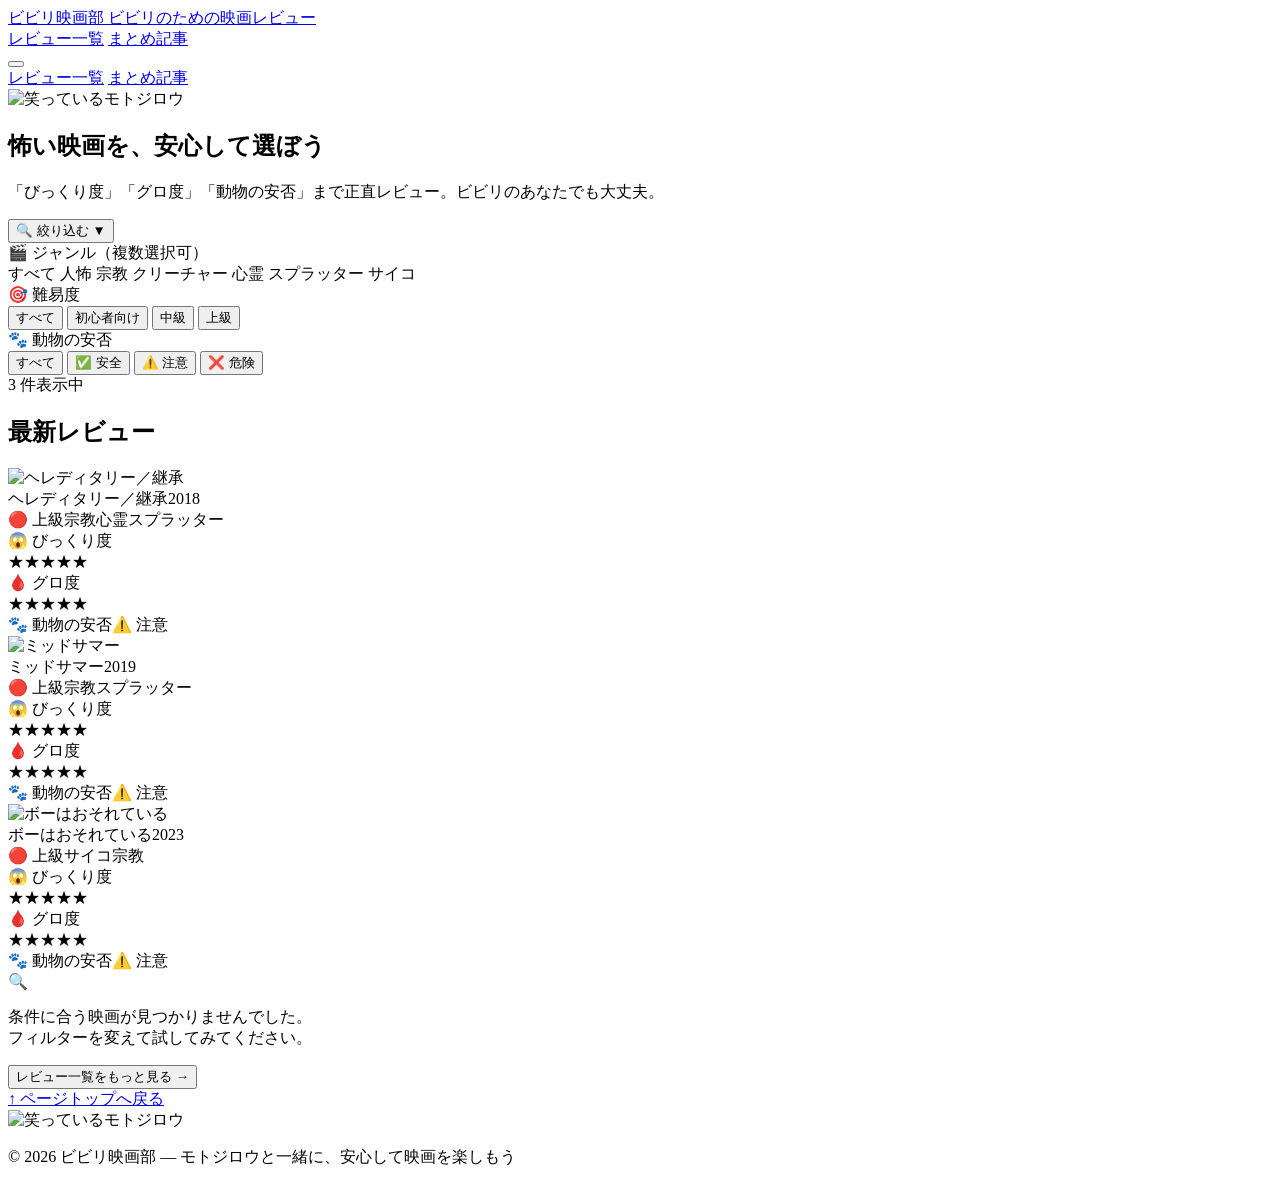
==== bibiri-movie-club/index.html @ d444ddc0 "Add files via upload" ====
<!DOCTYPE html>
<html lang="ja">
<head>
<meta charset="UTF-8">
<meta name="viewport" content="width=device-width, initial-scale=1.0">
<title>ビビリ映画部 | ビビリのための映画レビュー</title>
<link rel="preconnect" href="https://fonts.googleapis.com">
<link href="https://fonts.googleapis.com/css2?family=Noto+Sans+JP:wght@400;500;700&family=Zen+Maru+Gothic:wght@400;500;700&display=swap" rel="stylesheet">
<link rel="stylesheet" href="assets/css/style.css">
</head>
<body>

<!-- HEADER -->
<header>
  <div class="header-inner">
    <a href="index.html" class="site-title-wrap">
      <span class="site-title">ビビリ映画部</span>
      <span class="site-subtitle">ビビリのための映画レビュー</span>
    </a>
    <nav class="pc-nav">
      <a href="reviews/index.html">レビュー一覧</a>
      <a href="#">まとめ記事</a>
    </nav>
    <button class="hamburger" id="hamburger" aria-label="メニューを開く">
      <span></span><span></span><span></span>
    </button>
  </div>
</header>

<nav class="drawer" id="drawer">
  <a href="reviews/index.html">レビュー一覧</a>
  <a href="#">まとめ記事</a>
</nav>

<!-- HERO -->
<section class="hero">
  <div class="hero-inner">
    <img src="assets/images/motojiro-smile.png" alt="笑っているモトジロウ" class="motojiro-img motojiro-hero">
    <h2>怖い映画を、安心して選ぼう</h2>
    <p>「びっくり度」「グロ度」「動物の安否」まで正直レビュー。ビビリのあなたでも大丈夫。</p>
  </div>
</section>

<main>

  <!-- FILTER -->
  <div class="filter-wrap">
    <button class="filter-toggle" id="filterToggle">
      <span>🔍 絞り込む</span>
      <span class="filter-arrow">▼</span>
    </button>
    <div class="filter-body" id="filterBody">
      <div class="filter-inner">
        <div class="filter-section">
          <span class="filter-label">🎬 ジャンル（複数選択可）</span>
          <div class="genre-chips" id="genreChips">
            <span class="genre-chip active" data-genre="all">すべて</span>
            <span class="genre-chip" data-genre="人怖">人怖</span>
            <span class="genre-chip" data-genre="宗教">宗教</span>
            <span class="genre-chip" data-genre="クリーチャー">クリーチャー</span>
            <span class="genre-chip" data-genre="心霊">心霊</span>
            <span class="genre-chip" data-genre="スプラッター">スプラッター</span>
            <span class="genre-chip" data-genre="サイコ">サイコ</span>
          </div>
        </div>
        <div class="filter-section">
          <span class="filter-label">🎯 難易度</span>
          <div class="btn-group" id="difficultyBtns">
            <button class="btn-filter active" data-value="all">すべて</button>
            <button class="btn-filter" data-value="beginner">初心者向け</button>
            <button class="btn-filter" data-value="mid">中級</button>
            <button class="btn-filter" data-value="advanced">上級</button>
          </div>
        </div>
        <div class="filter-section">
          <span class="filter-label">🐾 動物の安否</span>
          <div class="btn-group" id="animalBtns">
            <button class="btn-filter active" data-value="all">すべて</button>
            <button class="btn-filter" data-value="safe">✅ 安全</button>
            <button class="btn-filter" data-value="warn">⚠️ 注意</button>
            <button class="btn-filter" data-value="danger">❌ 危険</button>
          </div>
        </div>
      </div>
    </div>
  </div>

  <div class="filter-count"><span id="visibleCount">3</span> 件表示中</div>

  <!-- REVIEW SECTION -->
  <div class="section-header" style="margin-top:12px">
    <h2 class="section-title">最新レビュー</h2>
  </div>

  <div class="cards-grid" id="cardsGrid">
  <!-- review card template Start 
    <article class="review-card" data-genres="人怖 サイコ" data-difficulty="beginner" data-animal="safe">
      <div class="card-img"><img src="https://placehold.co/120x120/dce8e6/3a8f82?text=透明人間" alt="透明人間"></div>
      <div class="card-info">
        <div class="card-title-row"><span class="card-title">透明人間</span><span class="card-year">2020</span></div>
        <div class="card-labels"><span class="label label-beginner">✓ 初心者向け</span><span class="label label-genre">人怖</span><span class="label label-genre">サイコ</span></div>
        <div class="card-eval">
          <div class="eval-stars-pair">
            <div class="eval-bikkuri"><span class="eval-key">😱 びっくり度</span><div class="stars"><span class="star on">★</span><span class="star on">★</span><span class="star off">★</span><span class="star off">★</span><span class="star off">★</span></div></div>
            <div class="eval-bikkuri"><span class="eval-key">🩸 グロ度</span><div class="stars"><span class="star on">★</span><span class="star off">★</span><span class="star off">★</span><span class="star off">★</span><span class="star off">★</span></div></div>
          </div>
          <div class="animal-row"><span class="eval-key">🐾 動物の安否</span><span class="animal-badge animal-badge-safe">✅ 安全</span></div>
        </div>
      </div>
    </article>
    review card template end -->

    <article class="review-card" data-genres="宗教 心霊 スプラッター" data-difficulty="advanced" data-animal="warn">
      <div class="card-img"><img src="assets/img/hereditary.webp" alt="ヘレディタリー／継承"></div>
      <div class="card-info">
        <div class="card-title-row"><span class="card-title">ヘレディタリー／継承</span><span class="card-year">2018</span></div>
        <div class="card-labels"><span class="label label-advanced">🔴 上級</span><span class="label label-genre">宗教</span><span class="label label-genre">心霊</span><span class="label label-genre">スプラッター</span></div>
        <div class="card-eval">
          <div class="eval-stars-pair">
            <div class="eval-bikkuri"><span class="eval-key">😱 びっくり度</span><div class="stars"><span class="star on">★</span><span class="star on">★</span><span class="star on">★</span><span class="star off">★</span><span class="star off">★</span></div></div>
            <div class="eval-bikkuri"><span class="eval-key">🩸 グロ度</span><div class="stars"><span class="star on">★</span><span class="star on">★</span><span class="star on">★</span><span class="star on">★</span><span class="star off">★</span></div></div>
          </div>
          <div class="animal-row"><span class="eval-key">🐾 動物の安否</span><span class="animal-badge animal-badge-warn">⚠️ 注意</span></div>
        </div>
      </div>
    </article>

    <article class="review-card" data-genres="宗教 スプラッター" data-difficulty="advanced" data-animal="warn">
      <div class="card-img"><img src="assets/img/midsommar.webp" alt="ミッドサマー"></div>
      <div class="card-info">
        <div class="card-title-row"><span class="card-title">ミッドサマー</span><span class="card-year">2019</span></div>
        <div class="card-labels"><span class="label label-advanced">🔴 上級</span><span class="label label-genre">宗教</span><span class="label label-genre">スプラッター</span></div>
        <div class="card-eval">
          <div class="eval-stars-pair">
            <div class="eval-bikkuri"><span class="eval-key">😱 びっくり度</span><div class="stars"><span class="star on">★</span><span class="star on">★</span><span class="star off">★</span><span class="star off">★</span><span class="star off">★</span></div></div>
            <div class="eval-bikkuri"><span class="eval-key">🩸 グロ度</span><div class="stars"><span class="star on">★</span><span class="star on">★</span><span class="star on">★</span><span class="star on">★</span><span class="star off">★</span></div></div>
          </div>
          <div class="animal-row"><span class="eval-key">🐾 動物の安否</span><span class="animal-badge animal-badge-warn">⚠️ 注意</span></div>
        </div>
      </div>
    </article>

    <article class="review-card" data-genres="サイコ 宗教" data-difficulty="advanced" data-animal="warn">
      <div class="card-img"><img src="assets/img/beau-is-afraid.webp" alt="ボーはおそれている"></div>
      <div class="card-info">
        <div class="card-title-row"><span class="card-title">ボーはおそれている</span><span class="card-year">2023</span></div>
        <div class="card-labels"><span class="label label-advanced">🔴 上級</span><span class="label label-genre">サイコ</span><span class="label label-genre">宗教</span></div>
        <div class="card-eval">
          <div class="eval-stars-pair">
            <div class="eval-bikkuri"><span class="eval-key">😱 びっくり度</span><div class="stars"><span class="star on">★</span><span class="star on">★</span><span class="star on">★</span><span class="star off">★</span><span class="star off">★</span></div></div>
            <div class="eval-bikkuri"><span class="eval-key">🩸 グロ度</span><div class="stars"><span class="star on">★</span><span class="star on">★</span><span class="star on">★</span><span class="star off">★</span><span class="star off">★</span></div></div>
          </div>
          <div class="animal-row"><span class="eval-key">🐾 動物の安否</span><span class="animal-badge animal-badge-warn">⚠️ 注意</span></div>
        </div>
      </div>
    </article>

    
  </div>

  <div class="no-results" id="noResults">
    <div class="no-results-icon">🔍</div>
    <p>条件に合う映画が見つかりませんでした。<br>フィルターを変えて試してみてください。</p>
  </div>

  <button class="more-btn">レビュー一覧をもっと見る →</button>

  <!-- SUMMARY SECTION 
  <div class="section-header section-red">
    <h2 class="section-title">まとめ記事</h2>
  </div>
  <div class="summary-grid">
    <article class="summary-card">
      <div class="summary-thumb">📋</div>
      <div class="summary-info">
        <div class="summary-title">びっくり度★2以下のおすすめホラー10選【2024年版】</div>
        <div class="summary-desc">ビビリでも最後まで観られる！ジャンプスケアが少ない映画を厳選しました。</div>
        <div class="summary-date">2024.11</div>
      </div>
    </article>
    <article class="summary-card">
      <div class="summary-thumb">🐾</div>
      <div class="summary-info">
        <div class="summary-title">動物が全員無事なホラー映画まとめ【ペット好き必見】</div>
        <div class="summary-desc">「動物だけは無理」という方へ。安心して観られる作品だけを集めました。</div>
        <div class="summary-date">2024.09</div>
      </div>
    </article>
    <article class="summary-card">
      <div class="summary-thumb">😱</div>
      <div class="summary-info">
        <div class="summary-title">初心者ビビリが選ぶ、ちょうどいい怖さのホラー7選</div>
        <div class="summary-desc">怖すぎず、ぬるすぎない。ビビリにとってのベストゾーンをご紹介。</div>
        <div class="summary-date">2024.08</div>
      </div>
    </article>
  </div>
  <button class="more-btn more-btn-red">まとめ記事をもっと見る →</button>
  -->

</main>

<a class="back-to-top" href="#" id="backToTop">↑ ページトップへ戻る</a>

<!-- FOOTER -->
<footer>
  <div class="footer-inner">
    <img src="assets/images/motojiro-smile.png" alt="笑っているモトジロウ" class="motojiro-img motojiro-footer">
    <p>&copy; 2026 ビビリ映画部 — モトジロウと一緒に、安心して映画を楽しもう</p>
  </div>
</footer>

<script>
  const ham = document.getElementById('hamburger');
  const drawer = document.getElementById('drawer');
  ham.addEventListener('click', () => { ham.classList.toggle('open'); drawer.classList.toggle('open'); });

  const ft = document.getElementById('filterToggle');
  const fb = document.getElementById('filterBody');
  ft.addEventListener('click', () => { ft.classList.toggle('open'); fb.classList.toggle('open'); });

  const state = { genres: [], difficulty: 'all', animal: 'all' };

  document.querySelectorAll('#genreChips .genre-chip').forEach(chip => {
    chip.addEventListener('click', () => {
      const val = chip.dataset.genre;
      if (val === 'all') {
        state.genres = [];
        document.querySelectorAll('#genreChips .genre-chip').forEach(c => c.classList.remove('active'));
        chip.classList.add('active');
      } else {
        document.querySelector('[data-genre="all"]').classList.remove('active');
        chip.classList.toggle('active');
        if (chip.classList.contains('active')) { state.genres.push(val); }
        else { state.genres = state.genres.filter(g => g !== val); }
        if (state.genres.length === 0) document.querySelector('[data-genre="all"]').classList.add('active');
      }
      applyFilters();
    });
  });

  document.querySelectorAll('#difficultyBtns .btn-filter').forEach(btn => {
    btn.addEventListener('click', () => {
      document.querySelectorAll('#difficultyBtns .btn-filter').forEach(b => b.classList.remove('active'));
      btn.classList.add('active'); state.difficulty = btn.dataset.value; applyFilters();
    });
  });

  document.querySelectorAll('#animalBtns .btn-filter').forEach(btn => {
    btn.addEventListener('click', () => {
      document.querySelectorAll('#animalBtns .btn-filter').forEach(b => b.classList.remove('active'));
      btn.classList.add('active'); state.animal = btn.dataset.value; applyFilters();
    });
  });

  function applyFilters() {
    const cards = document.querySelectorAll('#cardsGrid .review-card');
    let visible = 0;
    cards.forEach(card => {
      const cardGenres = card.dataset.genres.split(' ');
      const show = (state.genres.length === 0 || state.genres.some(g => cardGenres.includes(g)))
                && (state.difficulty === 'all' || card.dataset.difficulty === state.difficulty)
                && (state.animal === 'all'     || card.dataset.animal === state.animal);
      card.classList.toggle('hidden', !show);
      if (show) visible++;
    });
    document.getElementById('visibleCount').textContent = visible;
    document.getElementById('noResults').classList.toggle('show', visible === 0);
  }

  document.getElementById('backToTop').addEventListener('click', e => {
    e.preventDefault(); window.scrollTo({ top: 0, behavior: 'smooth' });
  });
</script>
</body>
</html>
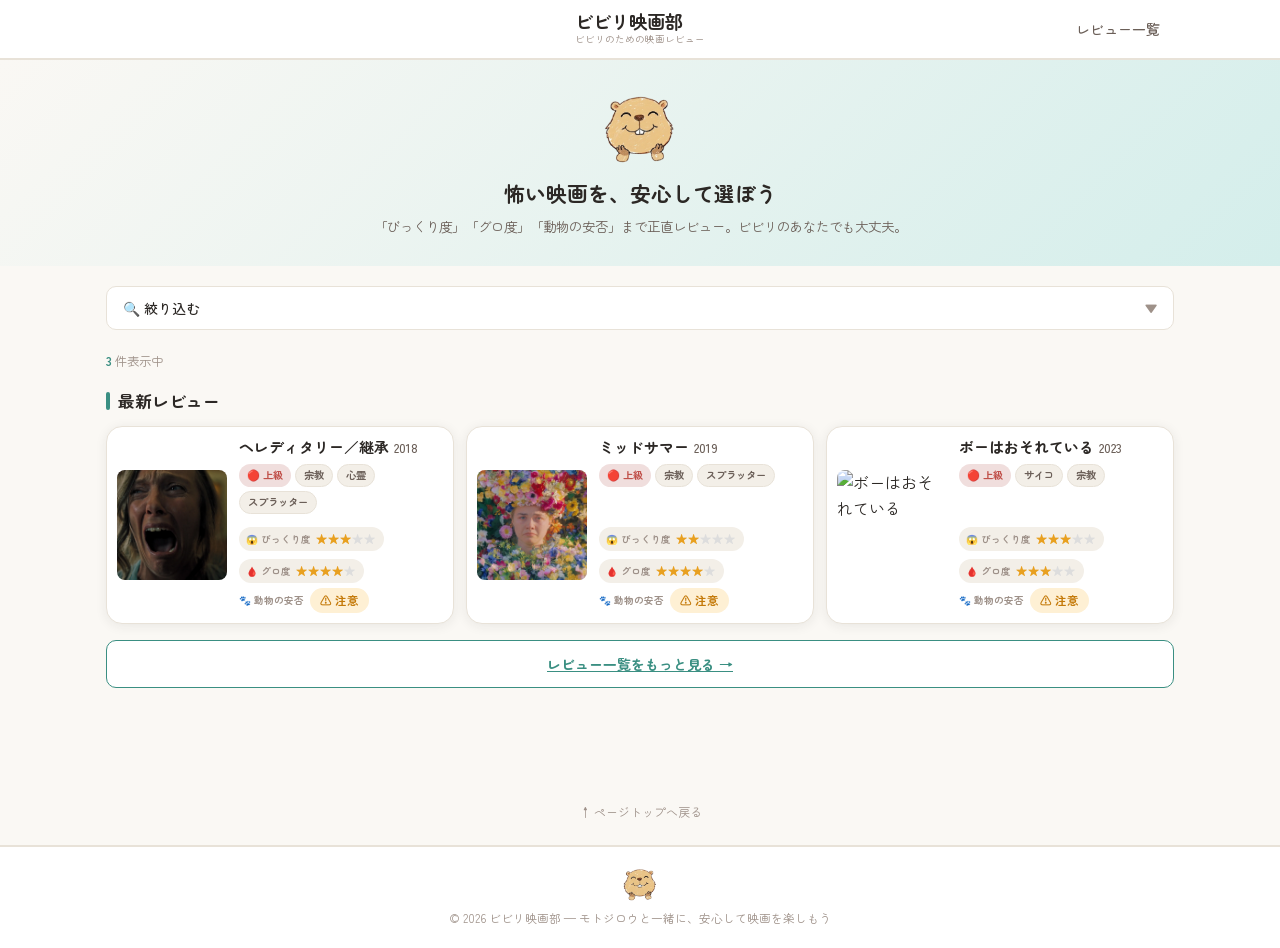
==== commit 7a0848f7: "Add files via upload" ====
--- a/bibiri-movie-club/index.html
+++ b/bibiri-movie-club/index.html
@@ -19,7 +19,7 @@
     </a>
     <nav class="pc-nav">
       <a href="reviews/index.html">レビュー一覧</a>
-      <a href="#">まとめ記事</a>
+  <!--  <a href="#">まとめ記事</a>  -->
     </nav>
     <button class="hamburger" id="hamburger" aria-label="メニューを開く">
       <span></span><span></span><span></span>
@@ -29,7 +29,7 @@
 
 <nav class="drawer" id="drawer">
   <a href="reviews/index.html">レビュー一覧</a>
-  <a href="#">まとめ記事</a>
+<!--  <a href="#">まとめ記事</a>  --> 
 </nav>
 
 <!-- HERO -->
@@ -110,38 +110,42 @@
     </article>
     review card template end -->
 
-    <article class="review-card" data-genres="宗教 心霊 スプラッター" data-difficulty="advanced" data-animal="warn">
-      <div class="card-img"><img src="assets/img/hereditary.webp" alt="ヘレディタリー／継承"></div>
-      <div class="card-info">
-        <div class="card-title-row"><span class="card-title">ヘレディタリー／継承</span><span class="card-year">2018</span></div>
-        <div class="card-labels"><span class="label label-advanced">🔴 上級</span><span class="label label-genre">宗教</span><span class="label label-genre">心霊</span><span class="label label-genre">スプラッター</span></div>
-        <div class="card-eval">
-          <div class="eval-stars-pair">
-            <div class="eval-bikkuri"><span class="eval-key">😱 びっくり度</span><div class="stars"><span class="star on">★</span><span class="star on">★</span><span class="star on">★</span><span class="star off">★</span><span class="star off">★</span></div></div>
-            <div class="eval-bikkuri"><span class="eval-key">🩸 グロ度</span><div class="stars"><span class="star on">★</span><span class="star on">★</span><span class="star on">★</span><span class="star on">★</span><span class="star off">★</span></div></div>
-          </div>
-          <div class="animal-row"><span class="eval-key">🐾 動物の安否</span><span class="animal-badge animal-badge-warn">⚠️ 注意</span></div>
-        </div>
-      </div>
-    </article>
-
-    <article class="review-card" data-genres="宗教 スプラッター" data-difficulty="advanced" data-animal="warn">
-      <div class="card-img"><img src="assets/img/midsommar.webp" alt="ミッドサマー"></div>
-      <div class="card-info">
-        <div class="card-title-row"><span class="card-title">ミッドサマー</span><span class="card-year">2019</span></div>
-        <div class="card-labels"><span class="label label-advanced">🔴 上級</span><span class="label label-genre">宗教</span><span class="label label-genre">スプラッター</span></div>
-        <div class="card-eval">
-          <div class="eval-stars-pair">
-            <div class="eval-bikkuri"><span class="eval-key">😱 びっくり度</span><div class="stars"><span class="star on">★</span><span class="star on">★</span><span class="star off">★</span><span class="star off">★</span><span class="star off">★</span></div></div>
-            <div class="eval-bikkuri"><span class="eval-key">🩸 グロ度</span><div class="stars"><span class="star on">★</span><span class="star on">★</span><span class="star on">★</span><span class="star on">★</span><span class="star off">★</span></div></div>
-          </div>
-          <div class="animal-row"><span class="eval-key">🐾 動物の安否</span><span class="animal-badge animal-badge-warn">⚠️ 注意</span></div>
-        </div>
-      </div>
-    </article>
+    <a href="reviews/hereditary.html" class="review-card-link">
+      <article class="review-card" data-genres="宗教 心霊 スプラッター" data-difficulty="advanced" data-animal="warn">
+        <div class="card-img"><img src="assets/images/hereditary.webp" alt="ヘレディタリー／継承"></div>
+        <div class="card-info">
+          <div class="card-title-row"><span class="card-title">ヘレディタリー／継承</span><span class="card-year">2018</span></div>
+          <div class="card-labels"><span class="label label-advanced">🔴 上級</span><span class="label label-genre">宗教</span><span class="label label-genre">心霊</span><span class="label label-genre">スプラッター</span></div>
+          <div class="card-eval">
+            <div class="eval-stars-pair">
+              <div class="eval-bikkuri"><span class="eval-key">😱 びっくり度</span><div class="stars"><span class="star on">★</span><span class="star on">★</span><span class="star on">★</span><span class="star off">★</span><span class="star off">★</span></div></div>
+              <div class="eval-bikkuri"><span class="eval-key">🩸 グロ度</span><div class="stars"><span class="star on">★</span><span class="star on">★</span><span class="star on">★</span><span class="star on">★</span><span class="star off">★</span></div></div>
+            </div>
+            <div class="animal-row"><span class="eval-key">🐾 動物の安否</span><span class="animal-badge animal-badge-warn">⚠️ 注意</span></div>
+          </div>
+        </div>
+      </article>
+    </a>
+
+    <a href="reviews/midsommar.html" class="review-card-link">
+      <article class="review-card" data-genres="宗教 スプラッター" data-difficulty="advanced" data-animal="warn">
+        <div class="card-img"><img src="assets/images/midsommar.webp" alt="ミッドサマー"></div>
+        <div class="card-info">
+          <div class="card-title-row"><span class="card-title">ミッドサマー</span><span class="card-year">2019</span></div>
+          <div class="card-labels"><span class="label label-advanced">🔴 上級</span><span class="label label-genre">宗教</span><span class="label label-genre">スプラッター</span></div>
+          <div class="card-eval">
+            <div class="eval-stars-pair">
+              <div class="eval-bikkuri"><span class="eval-key">😱 びっくり度</span><div class="stars"><span class="star on">★</span><span class="star on">★</span><span class="star off">★</span><span class="star off">★</span><span class="star off">★</span></div></div>
+              <div class="eval-bikkuri"><span class="eval-key">🩸 グロ度</span><div class="stars"><span class="star on">★</span><span class="star on">★</span><span class="star on">★</span><span class="star on">★</span><span class="star off">★</span></div></div>
+            </div>
+            <div class="animal-row"><span class="eval-key">🐾 動物の安否</span><span class="animal-badge animal-badge-warn">⚠️ 注意</span></div>
+          </div>
+        </div>
+      </article>
+    </a>
 
     <article class="review-card" data-genres="サイコ 宗教" data-difficulty="advanced" data-animal="warn">
-      <div class="card-img"><img src="assets/img/beau-is-afraid.webp" alt="ボーはおそれている"></div>
+      <div class="card-img"><img src="assets/images/beau-is-afraid.webp" alt="ボーはおそれている"></div>
       <div class="card-info">
         <div class="card-title-row"><span class="card-title">ボーはおそれている</span><span class="card-year">2023</span></div>
         <div class="card-labels"><span class="label label-advanced">🔴 上級</span><span class="label label-genre">サイコ</span><span class="label label-genre">宗教</span></div>
@@ -163,7 +167,7 @@
     <p>条件に合う映画が見つかりませんでした。<br>フィルターを変えて試してみてください。</p>
   </div>
 
-  <button class="more-btn">レビュー一覧をもっと見る →</button>
+<a href="reviews/index.html" class="more-btn">レビュー一覧をもっと見る →</a>
 
   <!-- SUMMARY SECTION 
   <div class="section-header section-red">
--- a/bibiri-movie-club/assets/css/style.css
+++ b/bibiri-movie-club/assets/css/style.css
@@ -0,0 +1,936 @@
+/* ==============================================
+   ビビリ映画部 — 共通スタイルシート
+   style.css
+   対象: index.html / reviews/index.html / reviews/*.html
+   ============================================== */
+
+/* ===== CSS TOKENS ===== */
+:root {
+  --bg: #faf8f4;
+  --bg2: #f3efe8;
+  --card: #ffffff;
+  --accent-red: #c0504a;
+  --accent-red-soft: #f0dedd;
+  --accent-teal: #3a8f82;
+  --accent-teal-soft: #d4eeeb;
+  --text: #2c2825;
+  --text-mid: #6b5f58;
+  --text-light: #9e9189;
+  --border: #e8e2d8;
+  --shadow: 0 2px 12px rgba(44,40,37,0.08);
+  --shadow-hover: 0 6px 24px rgba(44,40,37,0.14);
+  --radius: 16px;
+  --radius-sm: 10px;
+  --safe: #3a8f82;
+  --safe-bg: #d4eeeb;
+  --warn: #c47a0a;
+  --warn-bg: #fef0d4;
+  --danger: #c0504a;
+  --danger-bg: #f0dedd;
+}
+
+/* ===== RESET & BASE ===== */
+*, *::before, *::after { box-sizing: border-box; margin: 0; padding: 0; }
+
+html { scroll-behavior: smooth; }
+
+body {
+  font-family: 'Zen Maru Gothic', 'Noto Sans JP', sans-serif;
+  background: var(--bg);
+  color: var(--text);
+  line-height: 1.6;
+  min-height: 100vh;
+}
+
+/* ===== HEADER ===== */
+header {
+  background: var(--card);
+  border-bottom: 2px solid var(--border);
+  position: sticky; top: 0; z-index: 100;
+}
+
+.header-inner {
+  max-width: 1100px; margin: 0 auto;
+  padding: 0 16px; height: 58px;
+  display: flex; align-items: center; justify-content: space-between;
+}
+
+.site-title-wrap { text-decoration: none; color: inherit; }
+.site-title { font-size: 1.15rem; font-weight: 700; color: var(--text); line-height: 1.2; display: block; }
+.site-subtitle { font-size: 0.6rem; color: var(--text-light); font-weight: 400; display: block; }
+
+.pc-nav { display: none; }
+.pc-nav a {
+  text-decoration: none; color: var(--text-mid);
+  font-size: 0.87rem; font-weight: 500;
+  padding: 6px 14px; border-radius: 20px;
+  transition: background 0.2s, color 0.2s;
+}
+.pc-nav a:hover { background: var(--bg2); color: var(--text); }
+.pc-nav a.active {
+  background: var(--accent-teal-soft);
+  color: var(--accent-teal);
+  font-weight: 700;
+}
+
+.hamburger {
+  width: 40px; height: 40px; border: none; background: none;
+  cursor: pointer; display: flex; flex-direction: column;
+  justify-content: center; align-items: center; gap: 5px;
+  border-radius: 8px; transition: background 0.2s; flex-shrink: 0;
+}
+.hamburger:hover { background: var(--bg2); }
+.hamburger span {
+  display: block; width: 22px; height: 2px;
+  background: var(--text); border-radius: 2px;
+  transition: transform 0.25s, opacity 0.25s; transform-origin: center;
+}
+.hamburger.open span:nth-child(1) { transform: translateY(7px) rotate(45deg); }
+.hamburger.open span:nth-child(2) { opacity: 0; }
+.hamburger.open span:nth-child(3) { transform: translateY(-7px) rotate(-45deg); }
+
+.drawer {
+  position: fixed; top: 58px; left: 0; right: 0;
+  background: var(--card); border-bottom: 2px solid var(--border);
+  z-index: 99; padding: 0 16px;
+  max-height: 0; overflow: hidden;
+  transition: max-height 0.3s ease, padding 0.3s ease;
+}
+.drawer.open { max-height: 200px; padding: 12px 16px; }
+.drawer a {
+  display: block; text-decoration: none; color: var(--text);
+  font-size: 0.95rem; font-weight: 500;
+  padding: 11px 8px; border-bottom: 1px solid var(--border);
+}
+.drawer a.active { color: var(--accent-teal); font-weight: 700; }
+.drawer a:last-child { border-bottom: none; }
+
+/* ===== MOTOJIRO COMMON ===== */
+.motojiro-img {
+  height: auto;
+  display: block;
+}
+
+/* ===== MOTOJIRO SIZE ===== */
+.motojiro-hero {
+  width: 72px;
+  margin: 0 auto 14px;
+}
+
+.motojiro-footer {
+  width: 34px;
+  margin: 0 auto 8px;
+}
+
+.motojiro-review {
+  width: 56px;
+}
+
+/* ===== HERO (top page) ===== */
+.hero {
+  background: linear-gradient(135deg, var(--bg) 0%, var(--accent-teal-soft) 100%);
+  padding: 32px 16px 28px;
+  text-align: center;
+}
+
+.hero-inner {
+  max-width: 600px;
+  margin: 0 auto;
+}
+
+.hero h2 {
+  font-size: 1.3rem;
+  font-weight: 700;
+  color: var(--text);
+  margin-bottom: 8px;
+  line-height: 1.45;
+}
+
+.hero p {
+  font-size: 0.84rem;
+  color: var(--text-mid);
+}
+
+/* ===== PAGE HERO (list page) ===== */
+.page-hero {
+  background: linear-gradient(135deg, var(--bg) 0%, var(--accent-teal-soft) 100%);
+  padding: 28px 16px 24px;
+}
+.page-hero-inner { max-width: 1100px; margin: 0 auto; }
+.page-hero h1 {
+  font-size: 1.3rem; font-weight: 700; color: var(--text);
+  display: flex; align-items: center; gap: 8px;
+  margin-bottom: 4px;
+}
+.page-hero h1::before {
+  content: ''; display: block; width: 4px; height: 22px;
+  background: var(--accent-teal); border-radius: 2px; flex-shrink: 0;
+}
+.page-hero p { font-size: 0.82rem; color: var(--text-mid); padding-left: 12px; }
+
+/* ===== MAIN ===== */
+main { max-width: 1100px; margin: 0 auto; padding: 20px 16px 60px; }
+
+/* ===== SECTION HEADER (top/list pages) ===== */
+.section-header { display: flex; align-items: center; margin-bottom: 12px; }
+.section-title {
+  font-size: 1.05rem; font-weight: 700; color: var(--text);
+  display: flex; align-items: center; gap: 8px;
+}
+.section-title::before {
+  content: ''; display: block; width: 4px; height: 18px;
+  background: var(--accent-teal); border-radius: 2px;
+}
+.section-red .section-title::before { background: var(--accent-red); }
+
+/* ===== FILTER ===== */
+.filter-wrap { margin-bottom: 16px; }
+
+.filter-header-row {
+  display: flex;
+  align-items: center;
+  justify-content: space-between;
+  margin-bottom: 8px;
+  gap: 8px;
+}
+
+.filter-toggle {
+  width: 100%; background: var(--card);
+  border: 1.5px solid var(--border); border-radius: var(--radius-sm);
+  padding: 11px 16px;
+  display: flex; align-items: center; justify-content: space-between;
+  cursor: pointer; font-family: inherit;
+  font-size: 0.87rem; font-weight: 500; color: var(--text);
+  transition: border-color 0.2s;
+}
+.filter-toggle:hover { border-color: var(--accent-teal); }
+.filter-toggle.open {
+  border-radius: var(--radius-sm) var(--radius-sm) 0 0;
+  border-bottom-color: transparent;
+  border-color: var(--accent-teal);
+}
+.filter-arrow { transition: transform 0.25s; font-size: 0.76rem; color: var(--text-light); }
+.filter-toggle.open .filter-arrow { transform: rotate(180deg); }
+
+.filter-body { max-height: 0; overflow: hidden; transition: max-height 0.35s ease; }
+.filter-body.open { max-height: 600px; }
+
+.filter-inner {
+  background: var(--card);
+  border: 1.5px solid var(--accent-teal); border-top: none;
+  border-radius: 0 0 var(--radius-sm) var(--radius-sm);
+  padding: 16px;
+  display: flex; flex-direction: column; gap: 16px;
+}
+
+.filter-section { display: flex; flex-direction: column; gap: 8px; }
+.filter-section + .filter-section { padding-top: 14px; border-top: 1px solid var(--border); }
+.filter-label { font-size: 0.72rem; color: var(--text-light); font-weight: 600; letter-spacing: 0.03em; }
+
+.genre-chips { display: flex; flex-wrap: wrap; gap: 6px; }
+
+.genre-chip {
+  padding: 5px 12px; border-radius: 20px;
+  font-size: 0.78rem; font-weight: 500;
+  border: 1.5px solid var(--border);
+  background: var(--bg); color: var(--text-mid);
+  cursor: pointer; transition: all 0.15s; white-space: nowrap; user-select: none;
+}
+.genre-chip:hover { border-color: var(--accent-teal); color: var(--accent-teal); }
+.genre-chip.active { background: var(--accent-teal-soft); border-color: var(--accent-teal); color: var(--accent-teal); font-weight: 700; }
+
+.btn-group { display: flex; flex-wrap: wrap; gap: 5px; }
+
+.btn-filter {
+  padding: 5px 13px; border-radius: 20px;
+  font-size: 0.78rem; font-weight: 500;
+  border: 1.5px solid var(--border);
+  background: var(--bg); color: var(--text-mid);
+  cursor: pointer; transition: all 0.15s; white-space: nowrap;
+  font-family: inherit; user-select: none;
+}
+.btn-filter:hover { border-color: var(--accent-teal); color: var(--accent-teal); }
+.btn-filter.active { background: var(--accent-teal-soft); border-color: var(--accent-teal); color: var(--accent-teal); font-weight: 700; }
+
+#animalBtns .btn-filter[data-value="safe"].active  { background: var(--safe-bg);   border-color: var(--safe);   color: var(--safe); }
+#animalBtns .btn-filter[data-value="warn"].active  { background: var(--warn-bg);   border-color: var(--warn);   color: var(--warn); }
+#animalBtns .btn-filter[data-value="danger"].active { background: var(--danger-bg); border-color: var(--danger); color: var(--danger); }
+
+.filter-count { font-size: 0.78rem; color: var(--text-light); padding: 6px 0 4px; }
+.filter-count span { color: var(--accent-teal); font-weight: 700; }
+
+.no-results { display: none; text-align: center; padding: 40px 16px; color: var(--text-light); font-size: 0.9rem; }
+.no-results.show { display: block; }
+.no-results-icon { font-size: 2.5rem; margin-bottom: 10px; }
+.no-results p { line-height: 1.8; }
+
+/* ===== HELP BUTTON ===== */
+.help-btn {
+  display: inline-flex; align-items: center; gap: 5px;
+  padding: 6px 12px; border-radius: 20px;
+  font-size: 0.78rem; font-weight: 600;
+  border: 1.5px solid var(--border);
+  background: var(--card); color: var(--text-mid);
+  cursor: pointer; font-family: inherit;
+  transition: border-color 0.2s, color 0.2s, background 0.2s;
+  white-space: nowrap; flex-shrink: 0;
+}
+.help-btn:hover {
+  border-color: var(--accent-teal);
+  color: var(--accent-teal);
+  background: var(--accent-teal-soft);
+}
+.help-icon {
+  width: 16px; height: 16px; border-radius: 50%;
+  background: var(--accent-teal); color: white;
+  display: inline-flex; align-items: center; justify-content: center;
+  font-size: 0.65rem; font-weight: 700; flex-shrink: 0;
+}
+
+/* ===== REVIEW CARDS ===== */
+.cards-grid { display: grid; grid-template-columns: 1fr; gap: 12px; margin-bottom: 16px; }
+
+.review-card {
+  background: var(--card);
+  border-radius: var(--radius);
+  border: 1.5px solid var(--border);
+  box-shadow: var(--shadow);
+  transition: box-shadow 0.2s, transform 0.2s;
+  cursor: pointer;
+  display: flex;
+  align-items: center;
+  overflow: hidden;
+}
+.review-card:hover { box-shadow: var(--shadow-hover); transform: translateY(-2px); }
+.review-card.hidden { display: none; }
+
+.card-img {
+  flex-shrink: 0;
+  width: 100px; height: 100px;
+  overflow: hidden;
+  margin: 10px 0 10px 10px;
+  border-radius: 8px;
+  position: relative;
+}
+.card-img img {
+  width: 100px; height: 100px;
+  object-fit: cover; display: block;
+}
+
+.card-info {
+  flex: 1; min-width: 0;
+  padding: 10px 12px;
+  display: flex; flex-direction: column; gap: 5px;
+}
+
+.card-title-row {
+  display: flex; align-items: baseline;
+  gap: 5px; flex-wrap: wrap;
+}
+.card-title { font-size: 0.92rem; font-weight: 700; color: var(--text); line-height: 1.35; }
+.card-year  { font-size: 0.78rem; color: var(--text-mid); font-weight: 500; white-space: nowrap; }
+
+.card-labels {
+  display: flex;
+  flex-wrap: wrap;
+  gap: 4px;
+  min-height: 56px;
+  align-content: flex-start;
+}
+
+.label {
+  display: inline-flex; align-items: center;
+  padding: 2px 8px; border-radius: 20px;
+  font-size: 0.65rem; font-weight: 700; white-space: nowrap;
+}
+.label-beginner { background: var(--accent-teal-soft); color: var(--accent-teal); }
+.label-mid      { background: var(--warn-bg);          color: var(--warn); }
+.label-advanced { background: var(--danger-bg);        color: var(--danger); }
+.label-genre    { background: var(--bg2); color: var(--text-mid); border: 1px solid var(--border); }
+
+.card-eval { display: flex; flex-direction: column; gap: 5px; margin-top: 2px; }
+
+.eval-stars-pair { display: flex; gap: 8px; flex-wrap: wrap; }
+
+.eval-bikkuri {
+  display: flex; align-items: center; gap: 5px;
+  background: var(--bg2); border-radius: 20px;
+  padding: 3px 9px 3px 7px; flex-shrink: 0;
+}
+
+.eval-row { display: flex; align-items: center; gap: 6px; }
+.eval-key { font-size: 0.6rem; color: var(--text-light); font-weight: 600; white-space: nowrap; }
+
+.stars { display: flex; gap: 1px; }
+.star { font-size: 0.7rem; }
+.star.on { color: #e8a020; }
+.star.off { color: #ddd; }
+
+.animal-row { display: flex; align-items: center; gap: 6px; }
+
+.animal-badge {
+  display: inline-flex; align-items: center; gap: 4px;
+  padding: 3px 10px; border-radius: 20px;
+  font-size: 0.72rem; font-weight: 700;
+}
+.animal-badge-safe   { background: var(--safe-bg);   color: var(--safe);   }
+.animal-badge-warn   { background: var(--warn-bg);   color: var(--warn);   }
+.animal-badge-danger { background: var(--danger-bg); color: var(--danger); }
+
+.review-card-link {
+  text-decoration: none;
+  color: inherit;
+  display: block;
+}
+
+/* ===== MORE BUTTON ===== */
+.more-btn {
+  display: flex; align-items: center; justify-content: center; gap: 6px;
+  width: 100%; padding: 12px;
+  background: var(--card); border: 1.5px solid var(--accent-teal);
+  border-radius: var(--radius-sm); color: var(--accent-teal);
+  font-family: inherit; font-size: 0.87rem; font-weight: 700;
+  cursor: pointer; transition: background 0.2s; margin-bottom: 34px;
+}
+.more-btn:hover { background: var(--accent-teal-soft); }
+.more-btn-red { border-color: var(--accent-red); color: var(--accent-red); }
+.more-btn-red:hover { background: var(--danger-bg); }
+
+/* ===== SUMMARY CARDS ===== */
+.summary-grid { display: grid; grid-template-columns: 1fr; gap: 11px; margin-bottom: 16px; }
+
+.summary-card {
+  background: var(--card); border-radius: var(--radius);
+  border: 1.5px solid var(--border); padding: 15px;
+  box-shadow: var(--shadow);
+  display: flex; gap: 13px; align-items: flex-start;
+  cursor: pointer; transition: box-shadow 0.2s, transform 0.2s;
+}
+.summary-card:hover { box-shadow: var(--shadow-hover); transform: translateY(-2px); }
+
+.summary-thumb {
+  width: 50px; height: 50px; border-radius: 10px;
+  background: var(--bg2); flex-shrink: 0;
+  display: flex; align-items: center; justify-content: center;
+  font-size: 1.4rem;
+}
+.summary-info { flex: 1; min-width: 0; }
+.summary-title { font-size: 0.88rem; font-weight: 700; color: var(--text); line-height: 1.4; margin-bottom: 4px; }
+.summary-desc { font-size: 0.76rem; color: var(--text-mid); line-height: 1.5; margin-bottom: 5px; }
+.summary-date { font-size: 0.68rem; color: var(--text-light); }
+
+/* ===== MODAL ===== */
+.modal-overlay {
+  display: none;
+  position: fixed; inset: 0; z-index: 200;
+  background: rgba(44,40,37,0.48);
+  align-items: center; justify-content: center;
+  padding: 16px;
+}
+.modal-overlay.open { display: flex; }
+
+.modal {
+  background: var(--card);
+  border-radius: var(--radius);
+  box-shadow: 0 8px 40px rgba(44,40,37,0.18);
+  width: 100%; max-width: 420px;
+  overflow: hidden;
+  animation: modalIn 0.2s ease;
+}
+
+@keyframes modalIn {
+  from { transform: translateY(12px); opacity: 0; }
+  to   { transform: translateY(0);    opacity: 1; }
+}
+
+.modal-header {
+  display: flex; align-items: center; justify-content: space-between;
+  padding: 16px 18px 14px;
+  border-bottom: 1.5px solid var(--border);
+}
+.modal-title {
+  font-size: 0.95rem; font-weight: 700; color: var(--text);
+  display: flex; align-items: center; gap: 7px;
+}
+.modal-title-icon {
+  width: 20px; height: 20px; border-radius: 50%;
+  background: var(--accent-teal); color: white;
+  display: inline-flex; align-items: center; justify-content: center;
+  font-size: 0.7rem; font-weight: 700; flex-shrink: 0;
+}
+.modal-close {
+  width: 30px; height: 30px; border: none; background: none;
+  cursor: pointer; border-radius: 6px;
+  display: flex; align-items: center; justify-content: center;
+  color: var(--text-light); font-size: 1.1rem;
+  transition: background 0.15s; flex-shrink: 0;
+}
+.modal-close:hover { background: var(--bg2); color: var(--text); }
+
+.modal-body { padding: 18px; display: flex; flex-direction: column; gap: 14px; }
+.modal-item { display: flex; flex-direction: column; gap: 5px; }
+.modal-item-head { display: flex; align-items: center; gap: 8px; }
+.modal-item-icon { font-size: 1rem; }
+.modal-item-title { font-size: 0.88rem; font-weight: 700; color: var(--text); }
+.modal-item-desc { font-size: 0.8rem; color: var(--text-mid); line-height: 1.6; padding-left: 2px; }
+.modal-divider { height: 1px; background: var(--border); }
+.modal-note {
+  font-size: 0.74rem; color: var(--text-light);
+  background: var(--bg2); border-radius: var(--radius-sm);
+  padding: 10px 12px; line-height: 1.6;
+}
+
+/* ===== BACK TO TOP ===== */
+.back-to-top {
+  display: block;
+  text-align: center;
+  font-size: 0.75rem;
+  color: var(--text-light);
+  text-decoration: none;
+  padding: 20px 16px 24px;
+  transition: color 0.15s;
+}
+.back-to-top:hover { color: var(--accent-teal); }
+
+/* ===== FOOTER ===== */
+footer {
+  background: var(--card);
+  border-top: 2px solid var(--border);
+  padding: 20px 16px;
+  text-align: center;
+}
+
+.footer-inner {
+  max-width: 1100px;
+  margin: 0 auto;
+}
+
+footer p {
+  font-size: 0.74rem;
+  color: var(--text-light);
+}
+
+/* ===== BREADCRUMB (detail page) ===== */
+.breadcrumb {
+  max-width: 760px; margin: 0 auto;
+  padding: 12px 16px 0;
+  font-size: 0.72rem; color: var(--text-light);
+  display: flex; flex-wrap: wrap; gap: 4px; align-items: center;
+}
+.breadcrumb a { color: var(--text-light); text-decoration: none; }
+.breadcrumb a:hover { color: var(--accent-teal); text-decoration: underline; }
+.breadcrumb-sep { opacity: 0.5; }
+
+/* ===== ARTICLE LAYOUT (detail page) ===== */
+.article-wrap {
+  max-width: 760px;
+  margin: 0 auto;
+  padding: 16px 16px 0;
+}
+
+.section-block { margin-bottom: 32px; }
+
+.section-heading {
+  font-size: 1rem;
+  font-weight: 700;
+  color: var(--text);
+  display: flex;
+  align-items: center;
+  gap: 8px;
+  margin-bottom: 14px;
+  padding-bottom: 8px;
+  border-bottom: 2px solid var(--border);
+}
+.section-heading::before {
+  content: '';
+  display: block;
+  width: 4px; height: 18px;
+  background: var(--accent-teal);
+  border-radius: 2px; flex-shrink: 0;
+}
+.section-heading.danger-line::before { background: var(--danger); }
+.section-heading.warn-line::before   { background: var(--warn); }
+
+/* ===== SEO SUMMARY BLOCK ===== */
+.seo-summary {
+  background: var(--card);
+  border: 1.5px solid var(--border);
+  border-radius: var(--radius);
+  box-shadow: var(--shadow);
+  padding: 20px;
+  margin-bottom: 28px;
+}
+.seo-summary-title {
+  font-size: 0.8rem;
+  font-weight: 700;
+  color: var(--text-light);
+  letter-spacing: 0.05em;
+  margin-bottom: 14px;
+  display: flex; align-items: center; gap: 6px;
+}
+.seo-rows {
+  display: flex;
+  flex-direction: column;
+  gap: 8px;
+  margin-bottom: 16px;
+}
+.seo-row {
+  display: flex;
+  align-items: center;
+  gap: 10px;
+  flex-wrap: wrap;
+}
+.seo-label {
+  font-size: 0.78rem;
+  color: var(--text-mid);
+  font-weight: 600;
+  min-width: 110px;
+  flex-shrink: 0;
+}
+.stars-row { display: flex; gap: 2px; }
+.seo-verdict {
+  background: var(--bg2);
+  border-radius: var(--radius-sm);
+  padding: 12px 14px;
+  font-size: 0.84rem;
+  font-weight: 600;
+  color: var(--text);
+  line-height: 1.6;
+}
+.help-inline {
+  display: inline-flex; align-items: center; justify-content: center;
+  width: 16px; height: 16px; border-radius: 50%;
+  background: var(--bg2); border: 1px solid var(--border);
+  color: var(--text-light); font-size: 0.6rem; font-weight: 700;
+  cursor: pointer; transition: all 0.15s; flex-shrink: 0; vertical-align: middle;
+  margin-left: 3px;
+}
+.help-inline:hover { background: var(--accent-teal); border-color: var(--accent-teal); color: white; }
+
+/* ===== MOVIE HEADER ===== */
+.movie-header { margin-bottom: 28px; }
+.movie-eyecatch {
+  width: 100%;
+  aspect-ratio: 16/9;
+  background: linear-gradient(135deg, #282220 0%, #3d2e26 100%);
+  border-radius: var(--radius);
+  overflow: hidden;
+  margin-bottom: 16px;
+  display: flex; align-items: center; justify-content: center;
+}
+.movie-eyecatch img { width: 100%; height: 100%; object-fit: cover; display: block; }
+.movie-title-area { margin-bottom: 12px; }
+.movie-main-title {
+  font-size: 1.5rem; font-weight: 700; color: var(--text);
+  line-height: 1.3; margin-bottom: 4px;
+}
+.movie-title-sub { font-size: 0.82rem; color: var(--text-light); font-weight: 400; }
+.movie-meta-chips { display: flex; flex-wrap: wrap; gap: 6px; }
+.meta-chip {
+  display: inline-flex; align-items: center; gap: 4px;
+  padding: 3px 10px; border-radius: 20px;
+  font-size: 0.72rem; font-weight: 600;
+  background: var(--bg2); color: var(--text-mid);
+  border: 1px solid var(--border);
+}
+
+/* ===== MOTOJIRO BLOCK ===== */
+.motojiro-block {
+  background: var(--card);
+  border: 1.5px solid var(--border);
+  border-radius: var(--radius);
+  box-shadow: var(--shadow);
+  padding: 18px;
+  display: flex;
+  gap: 16px;
+  align-items: flex-start;
+  margin-bottom: 32px;
+}
+.motojiro-speech { flex: 1; min-width: 0; }
+.motojiro-name { font-size: 0.7rem; font-weight: 700; color: var(--text-light); margin-bottom: 6px; }
+.motojiro-verdict {
+  display: inline-flex; align-items: center; gap: 6px;
+  padding: 3px 12px; border-radius: 20px;
+  font-size: 0.78rem; font-weight: 700;
+  margin-bottom: 10px;
+}
+.verdict-safe   { background: var(--safe-bg);   color: var(--safe);   }
+.verdict-warn   { background: var(--warn-bg);   color: var(--warn);   }
+.verdict-danger { background: var(--danger-bg); color: var(--danger); }
+.motojiro-comment { font-size: 0.88rem; color: var(--text); line-height: 1.75; font-weight: 500; }
+
+/* ===== ARTICLE TEXT ===== */
+.article-lead { font-size: 0.9rem; color: var(--text-mid); line-height: 1.85; margin-bottom: 16px; }
+.article-body { font-size: 0.88rem; color: var(--text); line-height: 1.9; }
+.article-body p { margin-bottom: 12px; }
+.article-body p:last-child { margin-bottom: 0; }
+.sub-heading {
+  font-size: 0.9rem; font-weight: 700; color: var(--text);
+  margin-bottom: 8px; margin-top: 18px;
+  display: flex; align-items: center; gap: 6px;
+}
+.sub-heading:first-child { margin-top: 0; }
+.article-quote {
+  background: var(--bg2);
+  border-left: 3px solid var(--accent-teal);
+  border-radius: 0 var(--radius-sm) var(--radius-sm) 0;
+  padding: 12px 14px;
+  font-size: 0.85rem; color: var(--text-mid); line-height: 1.75;
+  margin: 14px 0;
+}
+.article-quote.warn-quote   { border-color: var(--warn); }
+.article-quote.danger-quote { border-color: var(--danger); }
+
+/* ===== FEAR CARDS ===== */
+.fear-grid { display: grid; grid-template-columns: 1fr; gap: 12px; }
+.fear-card {
+  background: var(--card);
+  border: 1.5px solid var(--border);
+  border-radius: var(--radius-sm);
+  padding: 14px 16px;
+}
+.fear-card-head { display: flex; align-items: center; gap: 8px; margin-bottom: 10px; }
+.fear-icon { font-size: 1.1rem; }
+.fear-card-title { font-size: 0.88rem; font-weight: 700; color: var(--text); }
+.fear-meter { display: flex; gap: 2px; align-items: center; margin-left: auto; }
+.fear-card-body { font-size: 0.82rem; color: var(--text-mid); line-height: 1.8; }
+
+/* ===== ANIMAL SECTION ===== */
+.animal-section-card {
+  background: var(--card);
+  border: 2px solid var(--safe);
+  border-radius: var(--radius);
+  padding: 18px;
+}
+.animal-section-card.animal-warn   { border-color: var(--warn); }
+.animal-section-card.animal-danger { border-color: var(--danger); }
+.animal-section-head { display: flex; align-items: center; gap: 10px; margin-bottom: 12px; }
+.animal-big-badge {
+  display: inline-flex; align-items: center; gap: 5px;
+  padding: 5px 14px; border-radius: 20px;
+  font-size: 0.84rem; font-weight: 700;
+}
+.animal-desc { font-size: 0.84rem; color: var(--text-mid); line-height: 1.8; }
+
+/* ===== TIMESTAMP GUIDE ===== */
+.timestamp-list { display: flex; flex-direction: column; gap: 8px; }
+.timestamp-item {
+  display: flex; gap: 12px; align-items: flex-start;
+  padding: 10px 12px;
+  background: var(--card);
+  border: 1.5px solid var(--border);
+  border-radius: var(--radius-sm);
+}
+.timestamp-time {
+  font-size: 0.72rem; font-weight: 700; color: var(--accent-teal);
+  min-width: 46px; padding-top: 2px; flex-shrink: 0;
+}
+.timestamp-text { font-size: 0.82rem; color: var(--text); line-height: 1.65; }
+.timestamp-level {
+  font-size: 0.65rem; font-weight: 700;
+  padding: 1px 7px; border-radius: 20px;
+  margin-left: auto; flex-shrink: 0; align-self: flex-start;
+}
+.level-high { background: var(--danger-bg); color: var(--danger); }
+.level-mid  { background: var(--warn-bg);   color: var(--warn); }
+.level-low  { background: var(--safe-bg);   color: var(--safe); }
+
+/* ===== MOTOJIRO CASUAL ===== */
+.motojiro-casual {
+  background: var(--bg2);
+  border-radius: var(--radius);
+  padding: 18px;
+  display: flex; gap: 14px; align-items: flex-start;
+}
+.motojiro-casual-img { flex-shrink: 0; width: 52px; height: 52px; }
+.casual-bubble { flex: 1; min-width: 0; font-size: 0.86rem; color: var(--text); line-height: 1.8; }
+.casual-bubble strong { color: var(--accent-teal); }
+
+/* ===== ACCORDION ===== */
+.accordion-wrap {
+  border: 1.5px solid var(--danger);
+  border-radius: var(--radius);
+  overflow: hidden;
+}
+.accordion-toggle {
+  width: 100%;
+  background: var(--danger-bg);
+  border: none;
+  padding: 14px 18px;
+  display: flex; align-items: center; justify-content: space-between;
+  cursor: pointer; font-family: inherit;
+  font-size: 0.88rem; font-weight: 700;
+  color: var(--danger);
+  transition: background 0.2s;
+}
+.accordion-toggle:hover { background: #f5d0ce; }
+.accordion-arrow { transition: transform 0.25s; font-size: 0.76rem; flex-shrink: 0; }
+.accordion-toggle.open .accordion-arrow { transform: rotate(180deg); }
+.accordion-body { max-height: 0; overflow: hidden; transition: max-height 0.35s ease; }
+.accordion-body.open { max-height: 1000px; }
+.accordion-inner {
+  padding: 18px;
+  background: var(--card);
+  font-size: 0.86rem; color: var(--text); line-height: 1.85;
+  border-top: 1px solid var(--border);
+}
+.accordion-inner p { margin-bottom: 12px; }
+.accordion-inner p:last-child { margin-bottom: 0; }
+
+/* ===== FIT / UNFIT ===== */
+.fit-grid { display: grid; grid-template-columns: 1fr 1fr; gap: 12px; }
+.fit-card {
+  background: var(--card);
+  border: 1.5px solid var(--border);
+  border-radius: var(--radius-sm);
+  padding: 14px;
+}
+.fit-card.fit-ok { border-color: var(--safe);   background: var(--safe-bg);   }
+.fit-card.fit-ng { border-color: var(--danger);  background: var(--danger-bg); }
+.fit-card-head {
+  font-size: 0.82rem; font-weight: 700;
+  margin-bottom: 10px;
+  display: flex; align-items: center; gap: 6px;
+}
+.fit-ok .fit-card-head { color: var(--safe);   }
+.fit-ng .fit-card-head { color: var(--danger); }
+.fit-list { list-style: none; display: flex; flex-direction: column; gap: 5px; }
+.fit-list li {
+  font-size: 0.78rem; color: var(--text); line-height: 1.5;
+  display: flex; align-items: flex-start; gap: 6px;
+}
+.fit-list li::before { content: '・'; flex-shrink: 0; color: var(--text-light); }
+
+/* ===== WORK INFO TABLE ===== */
+.work-info-table { width: 100%; border-collapse: collapse; font-size: 0.82rem; }
+.work-info-table tr { border-bottom: 1px solid var(--border); }
+.work-info-table tr:last-child { border-bottom: none; }
+.work-info-table th {
+  padding: 10px 12px; font-weight: 600; color: var(--text-light);
+  text-align: left; width: 100px; vertical-align: top;
+  background: var(--bg2);
+}
+.work-info-table td { padding: 10px 12px; color: var(--text); background: var(--card); }
+
+/* ===== TABLE OF CONTENTS ===== */
+.toc-block {
+  background: var(--card);
+  border: 1.5px solid var(--border);
+  border-radius: var(--radius);
+  padding: 16px 18px;
+  margin-bottom: 28px;
+}
+.toc-title {
+  font-size: 0.75rem; font-weight: 700; color: var(--text-light);
+  letter-spacing: 0.05em; margin-bottom: 10px;
+  display: flex; align-items: center; gap: 6px;
+}
+.toc-list { list-style: none; display: flex; flex-direction: column; gap: 0; }
+.toc-list li { border-bottom: 1px solid var(--border); }
+.toc-list li:last-child { border-bottom: none; }
+.toc-list a {
+  display: flex; align-items: center; gap: 8px;
+  padding: 9px 4px; text-decoration: none;
+  font-size: 0.82rem; font-weight: 500; color: var(--text-mid);
+  transition: color 0.15s;
+}
+.toc-list a:hover { color: var(--accent-teal); }
+.toc-num {
+  width: 18px; height: 18px; border-radius: 50%;
+  background: var(--bg2); color: var(--text-light);
+  font-size: 0.6rem; font-weight: 700;
+  display: inline-flex; align-items: center; justify-content: center;
+  flex-shrink: 0;
+}
+
+/* ===== RELATED REVIEWS ===== */
+.related-section {
+  margin-top: 48px;
+  padding-top: 36px;
+  border-top: 2px solid var(--border);
+  margin-bottom: 0;
+}
+.related-heading {
+  font-size: 1rem; font-weight: 700; color: var(--text);
+  display: flex; align-items: center; gap: 8px;
+  margin-bottom: 16px;
+}
+.related-heading::before {
+  content: ''; display: block;
+  width: 4px; height: 18px;
+  background: var(--accent-teal); border-radius: 2px; flex-shrink: 0;
+}
+.related-grid { display: grid; grid-template-columns: 1fr; gap: 10px; margin-bottom: 20px; }
+.related-card {
+  background: var(--card);
+  border: 1.5px solid var(--border);
+  border-radius: var(--radius-sm);
+  box-shadow: var(--shadow);
+  display: flex; align-items: center; overflow: hidden;
+  cursor: pointer; text-decoration: none; color: inherit;
+  transition: box-shadow 0.2s, transform 0.2s;
+}
+.related-card:hover { box-shadow: var(--shadow-hover); transform: translateY(-2px); }
+.related-card-img {
+  flex-shrink: 0; width: 72px; height: 72px;
+  overflow: hidden; margin: 8px 0 8px 8px; border-radius: 6px;
+}
+.related-card-img img { width: 72px; height: 72px; object-fit: cover; display: block; }
+.related-card-info { flex: 1; min-width: 0; padding: 8px 12px 8px 11px; }
+.related-card-title { font-size: 0.84rem; font-weight: 700; color: var(--text); line-height: 1.3; margin-bottom: 3px; }
+.related-card-year  { font-size: 0.7rem; color: var(--text-light); font-weight: 400; }
+.related-card-badges { display: flex; flex-wrap: wrap; gap: 4px; margin-top: 5px; }
+.related-label {
+  display: inline-flex; align-items: center;
+  padding: 1px 7px; border-radius: 20px;
+  font-size: 0.62rem; font-weight: 700; white-space: nowrap;
+}
+.related-label-ok    { background: var(--safe-bg);   color: var(--safe);   }
+.related-label-mid   { background: var(--warn-bg);   color: var(--warn);   }
+.related-label-ng    { background: var(--danger-bg); color: var(--danger); }
+.related-label-genre { background: var(--bg2); color: var(--text-mid); border: 1px solid var(--border); }
+
+/* ===== LIST LINK BUTTON ===== */
+.list-btn {
+  display: flex; align-items: center; justify-content: center; gap: 6px;
+  width: 100%; padding: 13px 20px;
+  background: var(--card); border: 1.5px solid var(--accent-teal);
+  border-radius: var(--radius-sm); color: var(--accent-teal);
+  font-family: inherit; font-size: 0.9rem; font-weight: 700;
+  text-decoration: none; cursor: pointer; transition: background 0.2s;
+  margin-bottom: 28px;
+}
+.list-btn:hover { background: var(--accent-teal-soft); }
+
+/* ===== RESPONSIVE ===== */
+@media (min-width: 680px) {
+  .hamburger, .drawer { display: none !important; }
+  .pc-nav { display: flex; gap: 4px; }
+  .header-inner { position: relative; }
+  .site-title-wrap { position: absolute; left: 50%; transform: translateX(-50%); }
+  .pc-nav { margin-left: auto; }
+
+  /* Filter */
+  .filter-inner { flex-direction: row; flex-wrap: wrap; gap: 0; }
+  .filter-section { flex: 1 1 180px; padding: 12px; }
+  .filter-section + .filter-section { border-top: none; border-left: 1px solid var(--border); padding-top: 12px; }
+
+  /* Grids */
+  .cards-grid { grid-template-columns: 1fr 1fr; }
+  .summary-grid { grid-template-columns: 1fr 1fr; }
+  .related-grid { grid-template-columns: 1fr 1fr 1fr; }
+
+  /* Card image */
+  .card-img { width: 110px; height: 110px; }
+  .card-img img { width: 110px; height: 110px; }
+
+  /* Detail page */
+  .fear-grid { grid-template-columns: 1fr 1fr; }
+  .seo-rows { display: grid; grid-template-columns: 1fr 1fr; gap: 8px; }
+  .list-btn { max-width: 360px; margin-left: auto; margin-right: auto; }
+}
+
+@media (min-width: 900px) {
+  .cards-grid { grid-template-columns: 1fr 1fr 1fr; }
+  .summary-grid { grid-template-columns: 1fr 1fr 1fr; }
+}
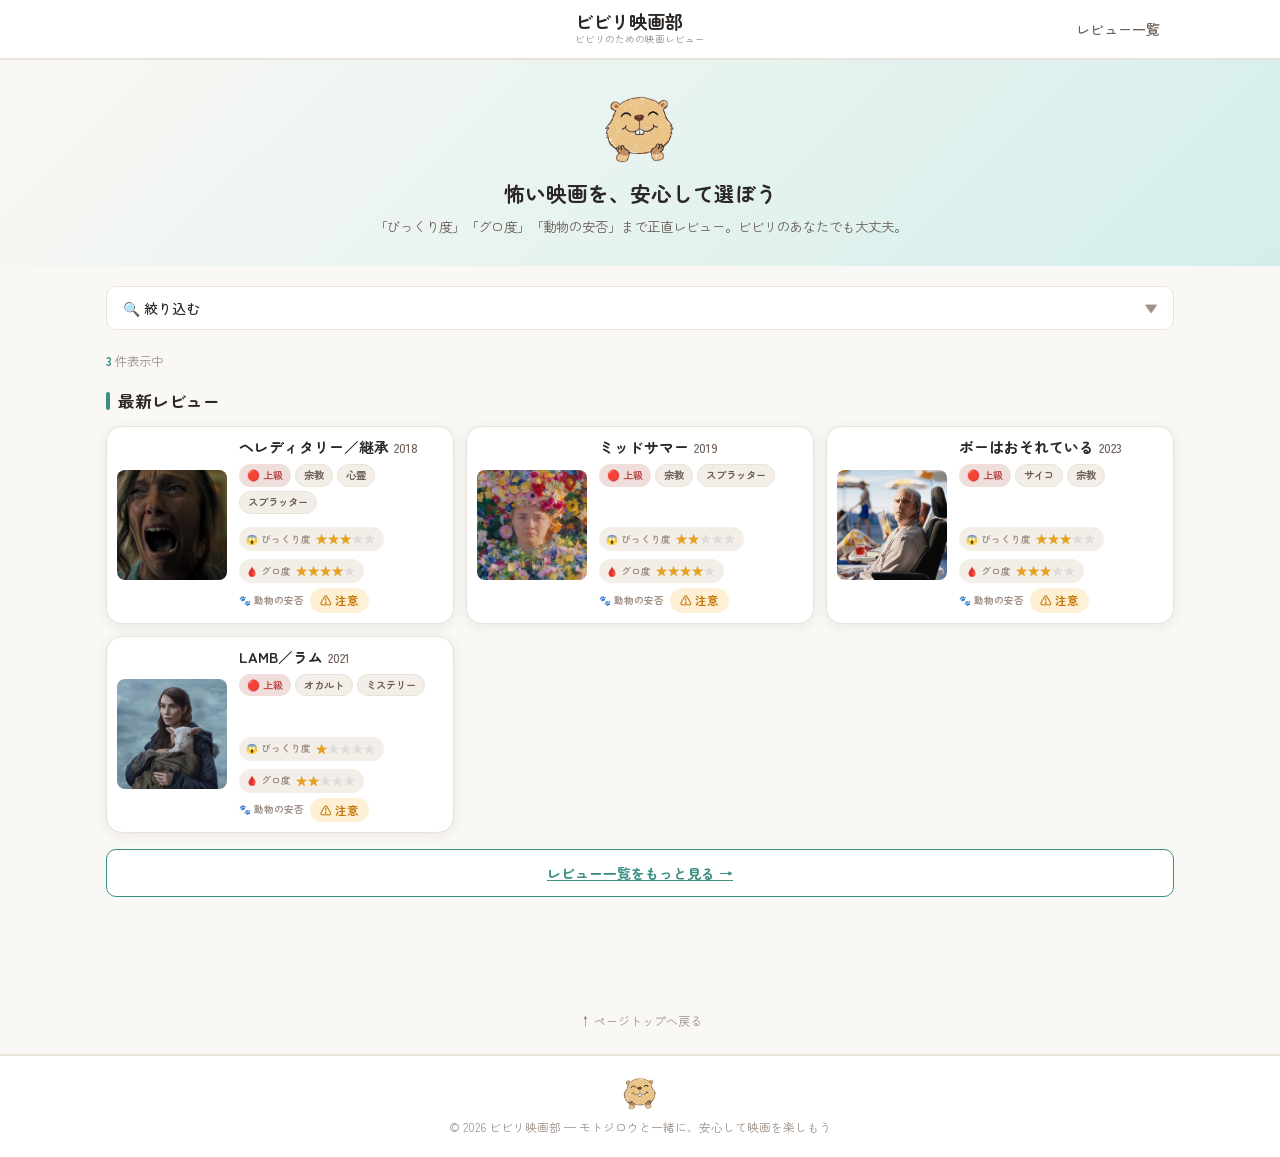
==== commit 0cd3df87: "Add files via upload" ====
--- a/bibiri-movie-club/index.html
+++ b/bibiri-movie-club/index.html
@@ -144,21 +144,39 @@
       </article>
     </a>
 
-    <article class="review-card" data-genres="サイコ 宗教" data-difficulty="advanced" data-animal="warn">
-      <div class="card-img"><img src="assets/images/beau-is-afraid.webp" alt="ボーはおそれている"></div>
-      <div class="card-info">
-        <div class="card-title-row"><span class="card-title">ボーはおそれている</span><span class="card-year">2023</span></div>
-        <div class="card-labels"><span class="label label-advanced">🔴 上級</span><span class="label label-genre">サイコ</span><span class="label label-genre">宗教</span></div>
-        <div class="card-eval">
-          <div class="eval-stars-pair">
-            <div class="eval-bikkuri"><span class="eval-key">😱 びっくり度</span><div class="stars"><span class="star on">★</span><span class="star on">★</span><span class="star on">★</span><span class="star off">★</span><span class="star off">★</span></div></div>
-            <div class="eval-bikkuri"><span class="eval-key">🩸 グロ度</span><div class="stars"><span class="star on">★</span><span class="star on">★</span><span class="star on">★</span><span class="star off">★</span><span class="star off">★</span></div></div>
-          </div>
-          <div class="animal-row"><span class="eval-key">🐾 動物の安否</span><span class="animal-badge animal-badge-warn">⚠️ 注意</span></div>
-        </div>
-      </div>
-    </article>
-
+    <a href="reviews/beau-is-afraid.html" class="review-card-link">
+      <article class="review-card" data-genres="サイコ 宗教" data-difficulty="advanced" data-animal="warn">
+        <div class="card-img"><img src="assets/images/beau-is-afraid.webp" alt="ボーはおそれている"></div>
+        <div class="card-info">
+          <div class="card-title-row"><span class="card-title">ボーはおそれている</span><span class="card-year">2023</span></div>
+          <div class="card-labels"><span class="label label-advanced">🔴 上級</span><span class="label label-genre">サイコ</span><span class="label label-genre">宗教</span></div>
+          <div class="card-eval">
+            <div class="eval-stars-pair">
+              <div class="eval-bikkuri"><span class="eval-key">😱 びっくり度</span><div class="stars"><span class="star on">★</span><span class="star on">★</span><span class="star on">★</span><span class="star off">★</span><span class="star off">★</span></div></div>
+              <div class="eval-bikkuri"><span class="eval-key">🩸 グロ度</span><div class="stars"><span class="star on">★</span><span class="star on">★</span><span class="star on">★</span><span class="star off">★</span><span class="star off">★</span></div></div>
+            </div>
+            <div class="animal-row"><span class="eval-key">🐾 動物の安否</span><span class="animal-badge animal-badge-warn">⚠️ 注意</span></div>
+          </div>
+        </div>
+      </article>
+    </a>
+
+    <a href="reviews/lamb.html" class="review-card-link">
+      <article class="review-card" data-genres="オカルト ミステリー" data-difficulty="advanced" data-animal="warn">
+        <div class="card-img"><img src="assets/images/lamb.webp" alt="LAMB／ラム"></div>
+        <div class="card-info">
+          <div class="card-title-row"><span class="card-title">LAMB／ラム</span><span class="card-year">2021</span></div>
+          <div class="card-labels"><span class="label label-advanced">🔴 上級</span><span class="label label-genre">オカルト</span><span class="label label-genre">ミステリー</span></div>
+          <div class="card-eval">
+            <div class="eval-stars-pair">
+              <div class="eval-bikkuri"><span class="eval-key">😱 びっくり度</span><div class="stars"><span class="star on">★</span><span class="star off">★</span><span class="star off">★</span><span class="star off">★</span><span class="star off">★</span></div></div>
+              <div class="eval-bikkuri"><span class="eval-key">🩸 グロ度</span><div class="stars"><span class="star on">★</span><span class="star on">★</span><span class="star off">★</span><span class="star off">★</span><span class="star off">★</span></div></div>
+            </div>
+            <div class="animal-row"><span class="eval-key">🐾 動物の安否</span><span class="animal-badge animal-badge-warn">⚠️ 注意</span></div>
+          </div>
+        </div>
+      </article>
+    </a>
     
   </div>
 
